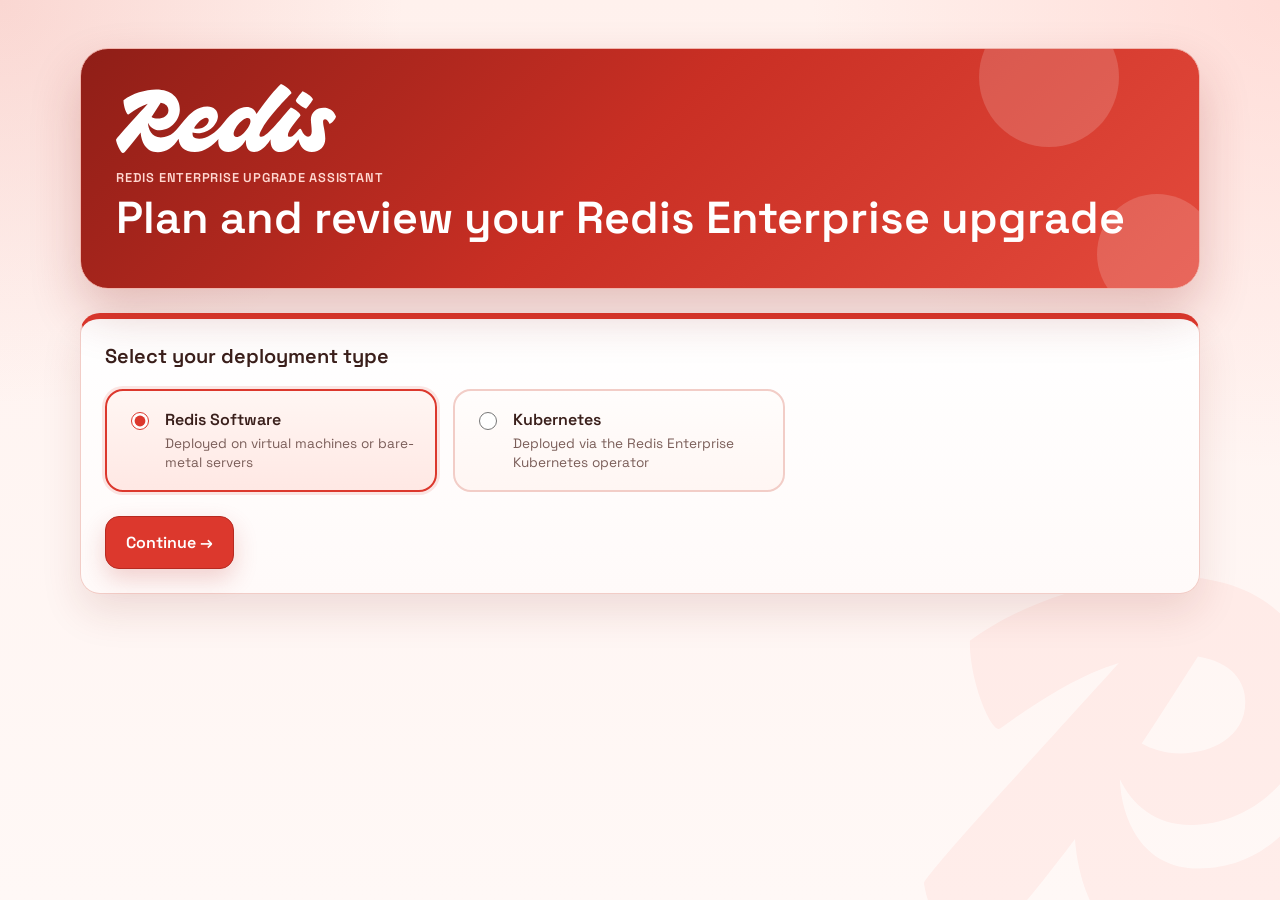
==== index.html @ 8562b515 "beta1" ====
<!DOCTYPE html>
<html lang="en">
  <head>
    <meta charset="UTF-8" />
    <meta name="viewport" content="width=device-width, initial-scale=1.0" />
    <title>Redis Enterprise Upgrade Pathfinder</title>
    <link rel="stylesheet" href="styles.css" />
  </head>
  <body>
    <main class="page-shell">
      <section class="hero">
        <img
          class="hero-logo"
          src="./assets/images/SVG/Redis_Logo_White_RGB.svg"
          alt="Redis"
        />
        <p class="eyebrow">Redis Enterprise upgrade assistant</p>
        <h1>Plan and review your Redis Enterprise upgrade</h1>
      </section>

      <section class="card controls-card" aria-labelledby="landing-title">
        <div class="card-heading">
          <h2 id="landing-title">Select your deployment type</h2>
        </div>

        <div class="landing-options" role="radiogroup" aria-labelledby="landing-title">
          <label class="landing-option">
            <input type="radio" name="deployment-type" value="redis-software" checked />
            <span class="landing-option-body">
              <span class="landing-option-title">Redis Software</span>
              <span class="landing-option-description">Deployed on virtual machines or bare-metal servers</span>
            </span>
          </label>
          <label class="landing-option">
            <input type="radio" name="deployment-type" value="kubernetes" />
            <span class="landing-option-body">
              <span class="landing-option-title">Kubernetes</span>
              <span class="landing-option-description">Deployed via the Redis Enterprise Kubernetes operator</span>
            </span>
          </label>
        </div>

        <div class="form-actions" style="margin-top: 1.5rem;">
          <button id="continue-button" class="primary-button" type="button">Continue →</button>
        </div>
      </section>
    </main>

    <script>
      document.getElementById('continue-button').addEventListener('click', function () {
        const selected = document.querySelector('input[name="deployment-type"]:checked');
        if (!selected) return;
        sessionStorage.removeItem('pathfinder_selections');
        window.location.href = selected.value === 'kubernetes' ? 'kubernetes.html' : 'redis-software.html';
      });
    </script>
  </body>
</html>
---- styles.css ----
@font-face {
  font-family: 'Space Grotesk';
  src: url('./assets/fonts/Space_Grotesk/static/SpaceGrotesk-Regular.ttf') format('truetype');
  font-style: normal;
  font-weight: 400;
  font-display: swap;
}

@font-face {
  font-family: 'Space Grotesk';
  src: url('./assets/fonts/Space_Grotesk/static/SpaceGrotesk-SemiBold.ttf') format('truetype');
  font-style: normal;
  font-weight: 600;
  font-display: swap;
}

@font-face {
  font-family: 'Space Mono';
  src: url('./assets/fonts/Space_Mono/SpaceMono-Regular.ttf') format('truetype');
  font-style: normal;
  font-weight: 400;
  font-display: swap;
}

:root {
  color-scheme: light;
  --bg: #fff4f1;
  --surface: #ffffff;
  --surface-alt: #fff8f6;
  --border: #f2cdc7;
  --text: #3a1f1b;
  --muted: #7a5d58;
  --accent: #dc382d;
  --accent-strong: #b72a21;
  --accent-soft: #ffe0dc;
  --success: #1d7a46;
  --warning: #8f5a00;
  --warning-bg: #fff4d6;
  --danger: #9a2d2d;
  --danger-bg: #ffe3e3;
  --shadow: 0 18px 40px rgba(126, 35, 28, 0.12);
  font-family: 'Space Grotesk', Inter, ui-sans-serif, system-ui, -apple-system, BlinkMacSystemFont, sans-serif;
}

* {
  box-sizing: border-box;
}

body {
  position: relative;
  margin: 0;
  min-height: 100vh;
  background:
    radial-gradient(circle at top left, rgba(220, 56, 45, 0.14), transparent 26%),
    radial-gradient(circle at top right, rgba(255, 168, 160, 0.28), transparent 30%),
    linear-gradient(180deg, #fff1ed 0%, var(--bg) 34%, #fff8f6 100%);
  color: var(--text);
  font-family: 'Space Grotesk', Inter, ui-sans-serif, system-ui, -apple-system, BlinkMacSystemFont, sans-serif;
  overflow-x: hidden;
}

body::before {
  content: '';
  position: fixed;
  right: -4rem;
  bottom: -5rem;
  width: min(34vw, 420px);
  height: min(34vw, 420px);
  background: url('./assets/images/SVG/Redis_Mark_Red_RGB.svg') center / contain no-repeat;
  opacity: 0.06;
  pointer-events: none;
  z-index: 0;
}

button,
select {
  font: inherit;
}

.page-shell {
  position: relative;
  z-index: 1;
  width: min(1120px, calc(100% - 2rem));
  margin: 0 auto;
  padding: 3rem 0 4rem;
}

.view-stack,
.results-view {
  display: grid;
  gap: 1.5rem;
}

.hero {
  position: relative;
  margin-bottom: 1.5rem;
  padding: 2.2rem;
  overflow: hidden;
  border: 1px solid #f0b4ac;
  border-radius: 28px;
  background: linear-gradient(135deg, #8f1e17 0%, #c92f24 48%, #e44a3c 100%);
  box-shadow: 0 24px 50px rgba(143, 30, 23, 0.24);
}

.hero-logo {
  position: relative;
  z-index: 1;
  display: block;
  width: clamp(144px, 18vw, 220px);
  max-width: 100%;
  margin-bottom: 1rem;
}

.hero::before,
.hero::after {
  content: '';
  position: absolute;
  border-radius: 50%;
  opacity: 0.18;
  background: rgba(255, 255, 255, 0.9);
}

.hero::before {
  top: -42px;
  right: 80px;
  width: 140px;
  height: 140px;
}

.hero::after {
  right: -18px;
  bottom: -26px;
  width: 120px;
  height: 120px;
}

.eyebrow {
  margin: 0 0 0.5rem;
  position: relative;
  z-index: 1;
  color: #ffd8d1;
  font-weight: 700;
  letter-spacing: 0.06em;
  text-transform: uppercase;
  font-size: 0.8rem;
}

h1,
h2,
h3,
h4,
p {
  margin-top: 0;
}

h1,
h2,
h3,
h4,
.eyebrow,
.card-heading h2 {
  font-family: 'Space Grotesk', Inter, ui-sans-serif, system-ui, sans-serif;
  font-weight: 600;
}

h1 {
  position: relative;
  z-index: 1;
  margin-bottom: 0.75rem;
  font-size: clamp(1.9rem, 3.5vw, 2.85rem);
  line-height: 1.05;
  color: #ffffff;
}

.card,
.guide-panel,
.guide-section {
  background: var(--surface);
  border: 1px solid var(--border);
  border-radius: 20px;
  box-shadow: var(--shadow);
}

.controls-card {
  padding: 1.5rem;
  border-top: 6px solid var(--accent);
  background: linear-gradient(180deg, #ffffff 0%, #fffaf9 100%);
}

.card-heading {
  display: flex;
  gap: 1rem;
  align-items: center;
  margin-bottom: 1.25rem;
}

.card-heading h2 {
  margin-bottom: 0;
  font-size: 1.25rem;
}

.controls-grid {
  display: grid;
  grid-template-columns: 1fr;
  gap: 1.1rem;
  max-width: 520px;
}

.form-actions {
  display: flex;
  justify-content: flex-start;
}

.results-actions {
  display: flex;
  justify-content: flex-start;
}

.results-hero {
  display: flex;
  align-items: flex-start;
  justify-content: space-between;
  gap: 1rem;
  padding: 1.5rem;
}

.results-eyebrow {
  color: var(--accent-strong);
}

.results-intro {
  margin-bottom: 0;
}

.field {
  display: grid;
  gap: 0.5rem;
  font-weight: 600;
  position: relative;
  padding: 0.9rem 1rem;
  border: 1px solid var(--border);
  border-radius: 18px;
  background: linear-gradient(180deg, #fffdfc 0%, #fff6f3 100%);
}

.field > span,
.field-label {
  font-size: 0.95rem;
  color: var(--accent-strong);
}

.active-active-row {
  display: flex;
  align-items: center;
  gap: 0.5rem;
  margin-top: 0.15rem;
}

.active-active-label {
  display: inline-flex;
  align-items: center;
  gap: 0.5rem;
  font-size: 0.9rem;
  font-weight: 400;
  color: var(--text);
  cursor: pointer;
}

.active-active-label input[type='checkbox'] {
  width: 1.1rem;
  height: 1.1rem;
  margin: 0;
  accent-color: var(--accent);
  cursor: pointer;
}

.active-active-panel ol {
  margin: 0.5rem 0 0;
  padding-left: 1.2rem;
  color: var(--text);
  line-height: 1.65;
}

.active-active-panel li + li {
  margin-top: 0.45rem;
}

.field-label-row {
  display: inline-flex;
  align-items: center;
  gap: 0.45rem;
}

.field-help-toggle {
  display: inline-flex;
  align-items: center;
  justify-content: center;
  width: 1.15rem;
  height: 1.15rem;
  border: 1px solid #efc0b8;
  border-radius: 999px;
  background: var(--surface-alt);
  color: var(--accent-strong);
  font-family: 'Space Mono', monospace;
  font-size: 0.72rem;
  line-height: 1;
  cursor: pointer;
  padding: 0;
}

.field-help-panel {
  position: absolute;
  top: 0.8rem;
  left: calc(100% + 1rem);
  z-index: 20;
  width: min(28rem, calc(100vw - 4rem));
  padding: 0.95rem 1rem;
  border: 1px solid var(--border);
  border-radius: 18px;
  background: linear-gradient(180deg, #ffffff 0%, #fffaf9 100%);
  box-shadow: 0 18px 34px rgba(68, 17, 10, 0.14);
  gap: 0.4rem;
  font-size: 0.78rem;
  font-weight: 400;
  line-height: 1.45;
  color: var(--muted);
}

.field-help-panel-wide {
  width: min(32rem, calc(100vw - 4rem));
}

.field-with-help.help-open .field-help-panel {
  display: grid;
}

.field-help-toggle:hover,
.field-help-toggle:focus,
.field-with-help.help-open .field-help-toggle {
  box-shadow: 0 0 0 3px rgba(220, 56, 45, 0.14);
  outline: none;
}

.field-help-panel a {
  color: var(--accent-strong);
}

.field-command,
.field-example {
  font-family: 'Space Mono', monospace;
  font-size: 0.76rem;
}

.field-command {
  display: block;
  overflow-wrap: break-word;
}

@media (max-width: 900px) {
  .field-help-panel {
    top: calc(100% + 0.55rem);
    left: 0;
  }
}

.field select {
  width: 100%;
  padding: 0.95rem 1rem;
  border: 1px solid #efc0b8;
  border-radius: 14px;
  background: var(--surface-alt);
  color: var(--text);
  box-shadow: inset 0 1px 0 rgba(255, 255, 255, 0.7);
}

.module-selector {
  display: grid;
  gap: 0.7rem;
  width: 100%;
  padding: 0.95rem 1rem;
  border: 1px solid #efc0b8;
  border-radius: 14px;
  background: var(--surface-alt);
  color: var(--text);
  box-shadow: inset 0 1px 0 rgba(255, 255, 255, 0.7);
}

.module-selector[aria-disabled='true'] {
  color: var(--muted);
}

.module-selector:focus-within {
  outline: 3px solid rgba(220, 56, 45, 0.18);
  outline-offset: 2px;
}

.module-selector-placeholder,
.module-selector-empty,
.module-selector-helper,
.module-option-meta {
  font-weight: 400;
  color: var(--muted);
}

.module-selector-list {
  display: grid;
  gap: 0.7rem;
}

.module-option {
  display: grid;
  grid-template-columns: auto 1fr;
  gap: 0.7rem;
  align-items: start;
  font-weight: 400;
  color: var(--text);
}

.module-option input {
  margin: 0.18rem 0 0;
  accent-color: var(--accent);
}

.module-option-copy {
  display: grid;
  gap: 0.18rem;
}

.module-option-label {
  color: var(--text);
}

.module-option-meta,
.module-selector-helper,
.module-selector-empty {
  font-size: 0.82rem;
  line-height: 1.45;
}

code {
  font-family: 'Space Mono', ui-monospace, SFMono-Regular, Menlo, Consolas, monospace;
  font-size: 0.95em;
}

.field select:focus {
  outline: 3px solid rgba(220, 56, 45, 0.18);
  outline-offset: 2px;
}

.primary-button {
  border: 1px solid var(--accent-strong);
  border-radius: 14px;
  padding: 0.95rem 1.25rem;
  background: var(--accent);
  color: #ffffff;
  font-weight: 600;
  box-shadow: 0 10px 24px rgba(183, 42, 33, 0.2);
  cursor: pointer;
}

.primary-button:hover {
  background: var(--accent-strong);
}

.secondary-button {
  border: 1px solid var(--border);
  border-radius: 14px;
  padding: 0.95rem 1.25rem;
  background: var(--surface);
  color: var(--accent-strong);
  font-weight: 600;
  box-shadow: var(--shadow);
  cursor: pointer;
}

.secondary-button:hover {
  background: #fff6f3;
}

.primary-button:focus {
  outline: 3px solid rgba(220, 56, 45, 0.18);
  outline-offset: 2px;
}

.secondary-button:focus {
  outline: 3px solid rgba(220, 56, 45, 0.18);
  outline-offset: 2px;
}

.guide-output {
  display: grid;
  gap: 1.25rem;
}

.start-upgrade-guide-wrapper {
  display: flex;
  justify-content: center;
  margin-top: 0.5rem;
}

.start-upgrade-guide-button {
  font-size: 1rem;
  padding: 1rem 2rem;
}

.guide-panel {
  padding: 1.5rem;
}

.results-summary-card {
  padding: 1.5rem;
}

.results-summary-list {
  margin: 0;
  display: grid;
  grid-template-columns: repeat(auto-fit, minmax(220px, 1fr));
  gap: 0.9rem 1.25rem;
}

.results-summary-list div {
  display: grid;
  gap: 0.2rem;
}

.results-summary-list dt {
  color: var(--accent-strong);
  font-size: 0.85rem;
  font-weight: 700;
}

.results-summary-list dd {
  margin: 0;
  color: var(--muted);
  line-height: 1.5;
}

.guide-title-row {
  display: flex;
  gap: 0;
  align-items: center;
}

.guide-title-row h2 {
  margin-bottom: 0;
}

.guide-section,
.reference-card {
  border: 1px solid var(--border);
  border-radius: 18px;
  background: #fffdfc;
}

.guide-section p,
.status-copy,
.unsupported-copy,
.reference-card p {
  color: var(--muted);
  line-height: 1.6;
}

.guide-section {
  padding: 1.1rem 1rem;
}

.guide-section ol,
.guide-section ul,
.unsupported-panel ul,
.reference-list {
  margin: 0;
  padding-left: 1.2rem;
  color: var(--text);
  line-height: 1.65;
}

.guide-section li + li,
.unsupported-panel li + li,
.reference-list li + li {
  margin-top: 0.45rem;
}

.warning-panel,
.unsupported-panel {
  padding: 1.15rem 1rem;
  border-radius: 18px;
}

.warning-panel {
  margin-top: 1.25rem;
  background: var(--warning-bg);
  border: 1px solid #f1d48a;
}

.warning-panel h3,
.unsupported-panel h3 {
  margin-bottom: 0.5rem;
}

.unsupported-panel {
  background: var(--danger-bg);
  border: 1px solid #f1b2b2;
}

.references {
  margin-top: 1.25rem;
}

.reference-list a {
  color: var(--accent);
  text-decoration: none;
}

.reference-list a:hover {
  text-decoration: underline;
}

/* ---------------------------------------------------------------------------
   Wizard
   --------------------------------------------------------------------------- */

.wizard {
  margin-top: 1.5rem;
}

.wizard-progress {
  display: flex;
  align-items: center;
  justify-content: space-between;
  gap: 1rem;
  margin-bottom: 1rem;
}

.wizard-step-indicator {
  font-size: 0.85rem;
  font-weight: 600;
  color: var(--muted);
  white-space: nowrap;
}

.wizard-step-dots {
  display: flex;
  gap: 0.5rem;
  align-items: center;
}

.wizard-dot {
  width: 10px;
  height: 10px;
  border: 2px solid var(--border);
  border-radius: 50%;
  padding: 0;
  background: var(--surface);
  cursor: pointer;
  transition: background 0.2s, border-color 0.2s;
}

.wizard-dot:hover {
  border-color: var(--accent);
}

.wizard-dot-active {
  background: var(--accent);
  border-color: var(--accent);
}

.wizard-step-panel {
  animation: wizard-fade-in 0.25s ease;
}

@keyframes wizard-fade-in {
  from {
    opacity: 0;
    transform: translateY(6px);
  }
  to {
    opacity: 1;
    transform: translateY(0);
  }
}

.wizard-step-title {
  margin-bottom: 0.75rem;
  font-size: 1.1rem;
}

.wizard-step-list {
  margin: 0.75rem 0 0.75rem 1.25rem;
  padding: 0;
  display: flex;
  flex-direction: column;
  gap: 0.65rem;
}

.wizard-step-list li {
  font-size: 0.88rem;
  color: var(--text);
  line-height: 1.55;
}

.wizard-step-list ul,
.wizard-step-list ol {
  margin: 0.45rem 0 0.25rem 1.25rem;
  padding: 0;
  display: flex;
  flex-direction: column;
  gap: 0.4rem;
}

.wizard-step-list ul {
  list-style: disc;
}

.wizard-step-list pre {
  margin: 0.5rem 0;
  padding: 0.6rem 0.85rem;
  background: var(--surface);
  border: 1px solid var(--border);
  border-radius: 8px;
  overflow-x: auto;
}

.wizard-step-list pre code {
  font-size: 0.82rem;
  line-height: 1.5;
  white-space: pre;
}

.wizard-step-ref {
  margin-top: 1.25rem;
  padding-top: 0.75rem;
  border-top: 1px solid var(--border);
}

.wizard-step-ref h4 {
  font-size: 0.78rem;
  font-weight: 600;
  color: var(--muted);
  margin-bottom: 0.35rem;
  text-transform: uppercase;
  letter-spacing: 0.04em;
}

.wizard-step-ref a {
  display: block;
  color: var(--accent);
  font-size: 0.85rem;
  text-decoration: none;
}

.wizard-step-ref a + a {
  margin-top: 0.3rem;
}

.wizard-step-ref a:hover {
  text-decoration: underline;
}

.wizard-nav {
  display: flex;
  justify-content: space-between;
  align-items: center;
  margin-top: 1rem;
  gap: 1rem;
}

.wizard-nav-button {
  min-width: 120px;
  padding: 0.75rem 1.25rem;
  font-size: 0.88rem;
}

@media (max-width: 860px) {
  .page-shell {
    width: min(100% - 1rem, 1120px);
    padding-top: 2rem;
  }

  .results-hero,
  .card-heading,
  .guide-title-row {
    align-items: flex-start;
    flex-direction: column;
  }
}

@media (max-width: 560px) {
  .controls-grid {
    grid-template-columns: 1fr;
  }
}

/* ---------------------------------------------------------------------------
   Path selection (intermediate version picker)
   --------------------------------------------------------------------------- */

.path-selection-content {
  padding: 0 1.5rem;
}

.path-options {
  display: flex;
  flex-direction: column;
  gap: 0.75rem;
  margin-top: 1rem;
}

.path-option {
  display: flex;
  align-items: flex-start;
  gap: 0.75rem;
  padding: 1rem;
  border: 1px solid #d1d5db;
  border-radius: 0.5rem;
  cursor: pointer;
  transition: border-color 0.15s ease, background-color 0.15s ease;
}

.path-option:hover {
  border-color: #6366f1;
  background-color: #f5f3ff;
}

.path-option input[type="radio"] {
  margin-top: 0.25rem;
  accent-color: #6366f1;
}

.path-option-label {
  display: flex;
  flex-direction: column;
  gap: 0.25rem;
}

.path-option-detail {
  font-size: 0.85rem;
  color: #6b7280;
}

.path-selection-actions {
  padding: 1rem 1.5rem;
  display: flex;
  justify-content: flex-end;
}

/* ── Landing page ─────────────────────────────────────────────────────────── */

.landing-options {
  display: grid;
  grid-template-columns: repeat(auto-fit, minmax(220px, 1fr));
  gap: 1rem;
  max-width: 680px;
}

.landing-option {
  display: flex;
  align-items: flex-start;
  gap: 0.85rem;
  padding: 1.1rem 1.2rem;
  border: 2px solid var(--border);
  border-radius: 18px;
  background: linear-gradient(180deg, #fffdfc 0%, #fff6f3 100%);
  cursor: pointer;
  transition: border-color 0.15s, box-shadow 0.15s;
}

.landing-option:hover {
  border-color: var(--accent);
  box-shadow: 0 0 0 3px rgba(220, 56, 45, 0.1);
}

.landing-option input[type='radio'] {
  margin-top: 0.2rem;
  accent-color: var(--accent);
  width: 1.1rem;
  height: 1.1rem;
  flex-shrink: 0;
  cursor: pointer;
}

.landing-option:has(input:checked) {
  border-color: var(--accent);
  background: linear-gradient(180deg, #fff6f3 0%, #ffe8e4 100%);
  box-shadow: 0 0 0 3px rgba(220, 56, 45, 0.12);
}

.landing-option-body {
  display: grid;
  gap: 0.25rem;
}

.landing-option-title {
  font-weight: 600;
  font-size: 1rem;
  color: var(--text);
}

.landing-option-description {
  font-weight: 400;
  font-size: 0.85rem;
  color: var(--muted);
  line-height: 1.4;
}
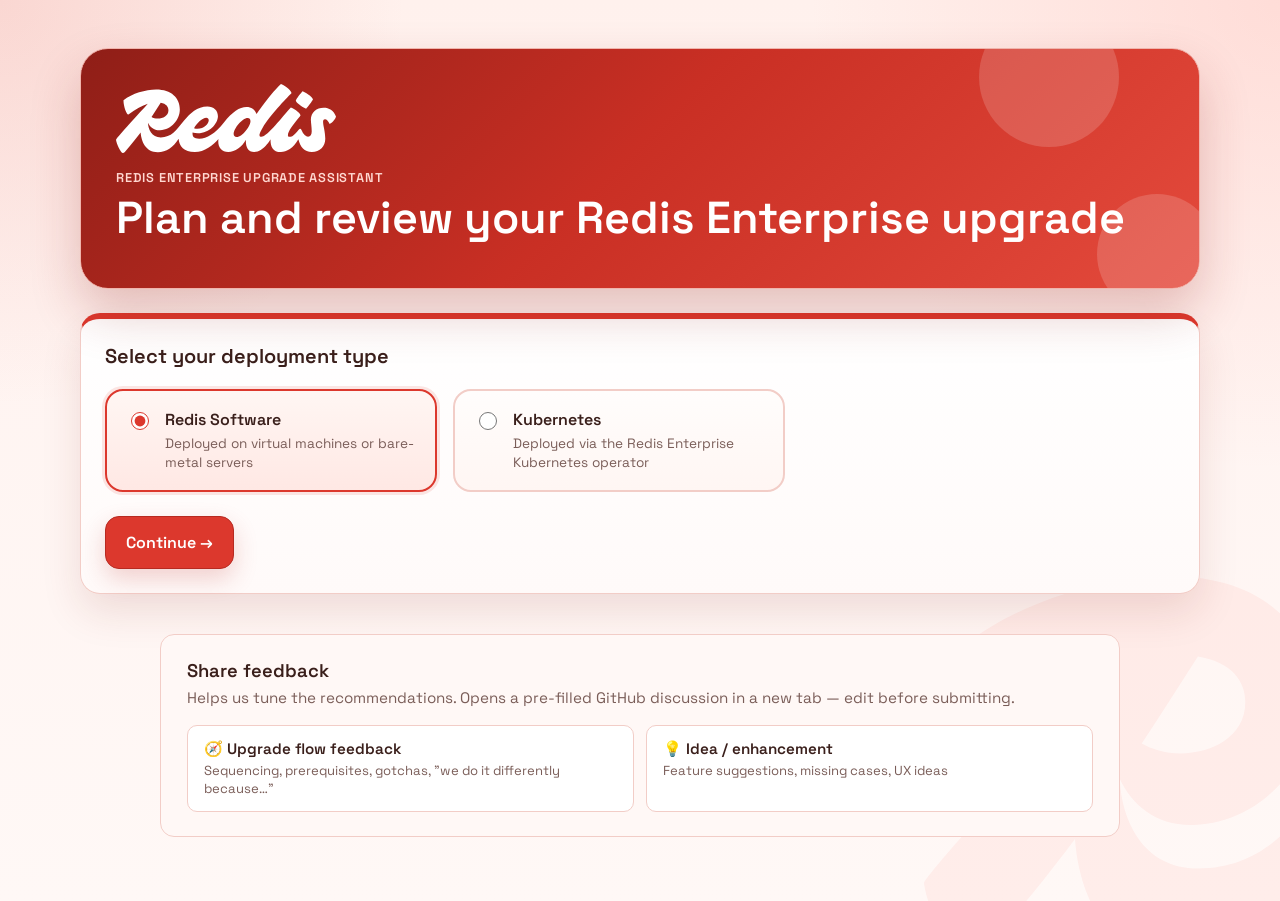
==== commit eea3717b: "Add GitHub-based feedback widget on results, upgrade, and landing pages" ====
--- a/index.html
+++ b/index.html
@@ -54,5 +54,7 @@
         window.location.href = selected.value === 'kubernetes' ? 'kubernetes.html' : 'redis-software.html';
       });
     </script>
+    <!-- feedback-form-trial: remove this line to disable the feedback widget -->
+    <script type="module" src="feedback.js"></script>
   </body>
 </html>
--- a/styles.css
+++ b/styles.css
@@ -560,6 +560,111 @@
   line-height: 1.6;
 }
 
+.process-summary-steps {
+  margin: 1rem 0 0;
+  padding-left: 2.25rem;
+  font-size: 1.05rem;
+  line-height: 1.6;
+  color: var(--text);
+  list-style: decimal;
+}
+
+.process-summary-steps li {
+  margin-bottom: 0.6rem;
+  padding-left: 0.35rem;
+}
+
+.process-summary-steps li:last-child {
+  margin-bottom: 0;
+}
+
+.process-summary-steps li::marker {
+  color: var(--accent-strong);
+  font-weight: 600;
+}
+
+.process-summary-steps strong {
+  color: var(--accent-strong);
+  font-weight: 600;
+}
+
+.process-summary-option {
+  margin-top: 1.25rem;
+  padding: 1rem 1.1rem;
+  background: var(--surface-alt);
+  border: 1px solid var(--border);
+  border-radius: 10px;
+}
+
+.process-summary-option:first-of-type {
+  margin-top: 1rem;
+}
+
+.process-summary-option .process-summary-steps {
+  margin-top: 0.5rem;
+}
+
+.process-summary-option-title {
+  margin: 0;
+  font-size: 1rem;
+  font-weight: 600;
+  color: var(--accent-strong);
+  letter-spacing: 0.02em;
+  text-transform: uppercase;
+}
+
+.process-summary-guidance {
+  margin-top: 0.85rem;
+  display: flex;
+  flex-direction: column;
+  gap: 0.6rem;
+  font-size: 0.95rem;
+  line-height: 1.55;
+}
+
+.process-summary-pros,
+.process-summary-cons {
+  padding: 0.65rem 0.85rem;
+  border-radius: 8px;
+  background: var(--surface);
+  border: 1px solid var(--border);
+}
+
+.process-summary-pros {
+  border-left: 3px solid var(--success);
+}
+
+.process-summary-cons {
+  border-left: 3px solid var(--warning);
+  background: var(--warning-bg);
+}
+
+.process-summary-guidance-label {
+  display: block;
+  font-weight: 600;
+  margin-bottom: 0.3rem;
+  color: var(--text);
+}
+
+.process-summary-pros .process-summary-guidance-label {
+  color: var(--success);
+}
+
+.process-summary-cons .process-summary-guidance-label {
+  color: var(--warning);
+}
+
+.process-summary-pros ul,
+.process-summary-cons ul {
+  margin: 0;
+  padding-left: 1.15rem;
+}
+
+.process-summary-pros li,
+.process-summary-cons li {
+  margin: 0.15rem 0;
+}
+
 .guide-section {
   padding: 1.1rem 1rem;
 }
@@ -901,3 +1006,65 @@
   color: var(--muted);
   line-height: 1.4;
 }
+
+/* feedback-form-trial — remove this whole block to drop the feedback widget */
+.feedback-block {
+  margin: 2.5rem auto 0;
+  padding: 1.5rem 1.6rem;
+  max-width: 960px;
+  background: var(--surface-alt);
+  border: 1px solid var(--border);
+  border-radius: 14px;
+}
+
+.feedback-header h2 {
+  margin: 0;
+  font-size: 1.15rem;
+  color: var(--text);
+}
+
+.feedback-intro {
+  margin: 0.4rem 0 0;
+  font-size: 0.95rem;
+  color: var(--muted);
+}
+
+.feedback-buttons {
+  margin-top: 1.1rem;
+  display: grid;
+  grid-template-columns: repeat(auto-fit, minmax(220px, 1fr));
+  gap: 0.7rem;
+}
+
+.feedback-button {
+  display: flex;
+  flex-direction: column;
+  gap: 0.25rem;
+  padding: 0.85rem 1rem;
+  background: var(--surface);
+  border: 1px solid var(--border);
+  border-radius: 10px;
+  text-decoration: none;
+  color: var(--text);
+  transition: border-color 0.15s ease, transform 0.15s ease, box-shadow 0.15s ease;
+}
+
+.feedback-button:hover,
+.feedback-button:focus-visible {
+  border-color: var(--accent);
+  transform: translateY(-1px);
+  box-shadow: 0 6px 18px rgba(126, 35, 28, 0.08);
+  outline: none;
+}
+
+.feedback-button-label {
+  font-weight: 600;
+  font-size: 0.95rem;
+}
+
+.feedback-button-desc {
+  font-size: 0.82rem;
+  color: var(--muted);
+  line-height: 1.35;
+}
+/* /feedback-form-trial */
